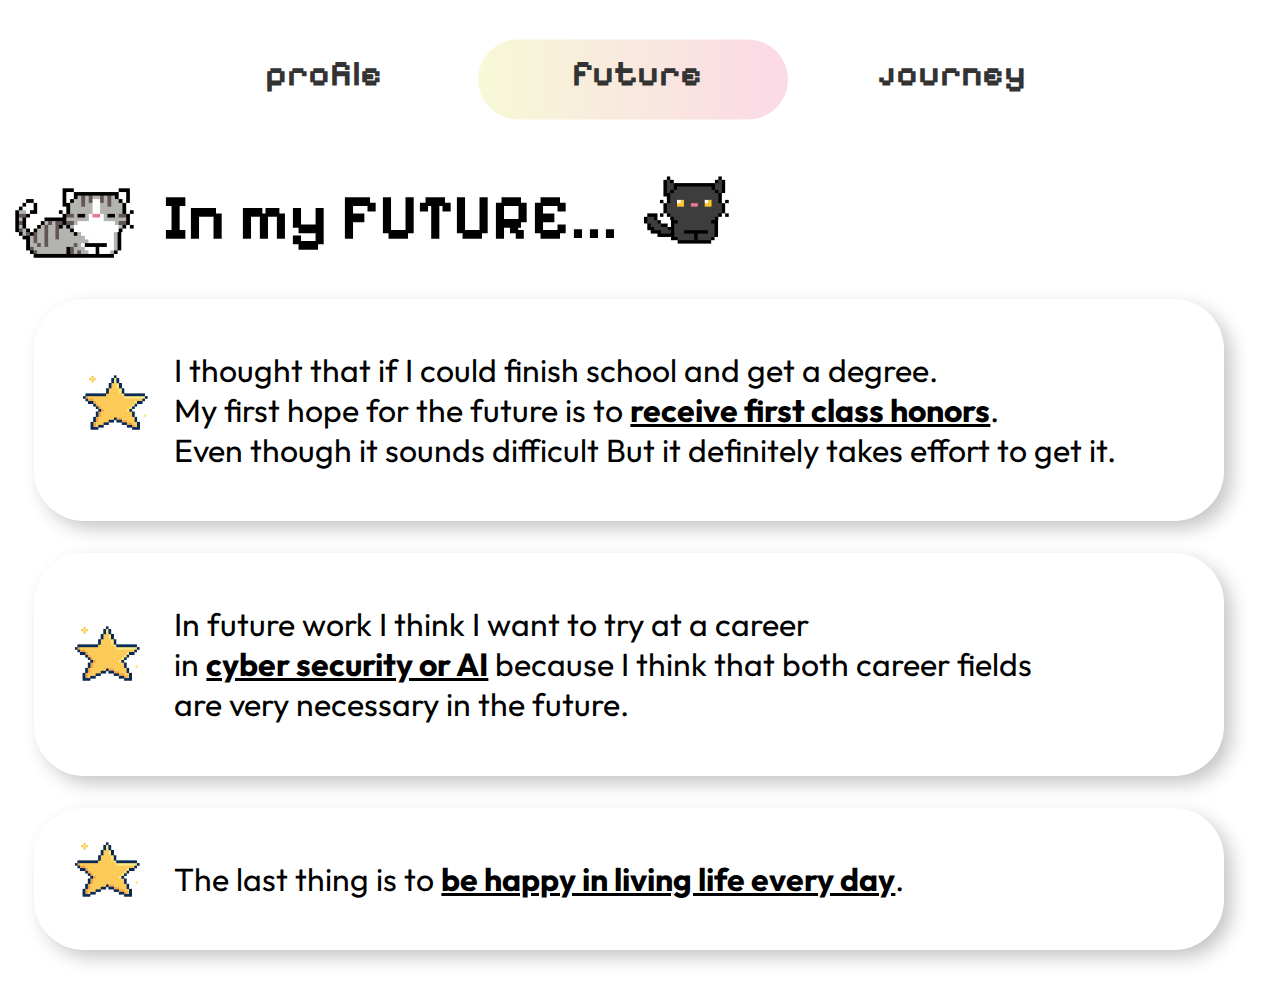
==== myfuture.html @ bd248ea2 "Copy Old files (Assignment02) to this file" ====
<!DOCTYPE html>
<html lang="en">
<head>
    <meta charset="UTF-8">
    <meta name="viewport" content="width=device-width, initial-scale=1.0">
    <link rel="stylesheet" href="myfuture-style.css">
    <title>My Future - 6709681073</title>

    <link rel="preconnect" href="https://fonts.googleapis.com">
    <link rel="preconnect" href="https://fonts.gstatic.com" crossorigin>
    <link href="https://fonts.googleapis.com/css2?family=DotGothic16&family=Pixelify+Sans:wght@400..700&display=swap" rel="stylesheet">
    
    <link rel="preconnect" href="https://fonts.googleapis.com">
    <link rel="preconnect" href="https://fonts.gstatic.com" crossorigin>
    <link href="https://fonts.googleapis.com/css2?family=Outfit:wght@100..900&display=swap" rel="stylesheet">

    <link rel="preconnect" href="https://fonts.googleapis.com">
    <link rel="preconnect" href="https://fonts.gstatic.com" crossorigin>
    <link href="https://fonts.googleapis.com/css2?family=Sacramento&display=swap" rel="stylesheet">
</head>
<body>
    <nav>
        <div class="nav_bar">
            <ul>
                <li class="one"><a href="index.html">profile</a></li>
                <li class="two"><a href="myfuture.html">future</a></li>
                <li class="three"><a href="myjourney.html">journey</a></li>
                <hr />
            </ul>
        </div>
    </nav>
    <div class="myfuture">
        <center>
            <img id="cat1" src="resources/cat1.png">
            <h1>In my FUTURE...</h1>
            <img id="cat2" src="resources/cat2.png">
        </center>
        <img class="star1" src="resources/star.gif">
        <div class="first">
            <p>I thought that if I could finish school and get a degree. 
            <br>My first hope for the future is to <b><u>receive first class honors</u></b>. 
            <br>Even though it sounds difficult But it definitely takes effort to get it.</p>
        </div>
        <img class="star2" src="resources/star.gif">
        <div class="second">
            <p>In future work I think I want to try at a career 
            <br>in <b><u>cyber security or AI</u></b> because I think that both career fields
            <br> are very necessary in the future. 
        </div>
        <img class="star3" src="resources/star.gif">
        <div class="third">
            <p>The last thing is to <b><u>be happy in living life every day</u></b>. 
        </div>
    </div>
</body>
</html>
---- myfuture-style.css ----
body{
    background-image: url(resources/background.gif);
    background-size: cover;
    background-repeat: no-repeat;
    width: 100%;
    height: auto;
    overflow-x: hidden;
}

.nav_bar{
    position: absolute;
    top: 2%;
    left: 60%;
    transform: translate(-50%,-50%);
    width: 100%;
}

ul li{
    align-items: center;
    display: inline;
    text-align: center;
    font-family: "Pixelify Sans", sans-serif; 
    font-size: 4vh;
    font-weight: 800;
}

a{
    display: inline-block;
    width: 25%;
    padding: auto;
    margin: 40px 0;
    text-decoration: none;
    color: #333;
}

hr{
    height: 80px;
    width: 25%;
    margin: -95px 0;
    background: linear-gradient(to right,#edf2ac7b 0%,#f7a4c36b 100%);
    border: none;
    border-radius: 50px;
    transition: .5s ease-in-out;
    margin-left: 25%;
}

.one:hover ~ hr{
    margin-left: 0%;
}
.three:hover ~ hr{
    margin-left: 50%;
}

/*
---------------------------------------------------------
*/

.myfuture{
    padding-top: 10%;
}

.myfuture h1{
    float: left; 
    font-family: "Pixelify Sans", sans-serif; 
    font-size: 5vw;
}

.myfuture p{
    font-family: "Outfit", sans-serif;
    clear: both;
    font-size: 2.5vw;
}

#cat1{
    width: 10%;
    float: left;
    padding-top: 4%;
    padding-right: 2%;
}

#cat2{
    width: 10%;
    float: left;
    padding-top: 3%;
}

/*
------------------------------------------------------
*/

.myfuture .first p{
    background-color: white;
    border-radius: 50px;
    padding: 4% 8%;
    padding-left: 11%;
    margin-left: 2%;
    margin-right: 5%;
    -webkit-box-shadow: 8px 8px 19px -1px rgba(0, 0, 0, 0.112); 
    box-shadow: 8px 8px 19px -1px rgba(0, 0, 0, 0.24);
}

.star1 {
    width: 10%;
    height: auto;
    margin-left: -54%;
    margin-top: 18%;
    position: absolute;
}

.myfuture .second p{
    background-color: white;
    border-radius: 50px;
    padding: 4% 8%;
    padding-left: 11%;
    margin-left: 2%;
    margin-right: 5%;
    -webkit-box-shadow: 8px 8px 19px -1px rgba(0, 0, 0, 0.112); 
    box-shadow: 8px 8px 19px -1px rgba(0, 0, 0, 0.24);
}

.star2 {
    width: 10%;
    height: auto;
    margin-left: 3%;
    margin-top: 5%;
    position: absolute;
}

.myfuture .third p{
    background-color: white;
    border-radius: 50px;
    padding: 4% 8%;
    padding-left: 11%;
    margin-left: 2%;
    margin-right: 5%;
    -webkit-box-shadow: 8px 8px 19px -1px rgba(0, 0, 0, 0.112); 
    box-shadow: 8px 8px 19px -1px rgba(0, 0, 0, 0.24);
}

.star3 {
    width: 10%;
    height: auto;
    margin-left: 3%;
    margin-top: 2%;
    position: absolute;
}
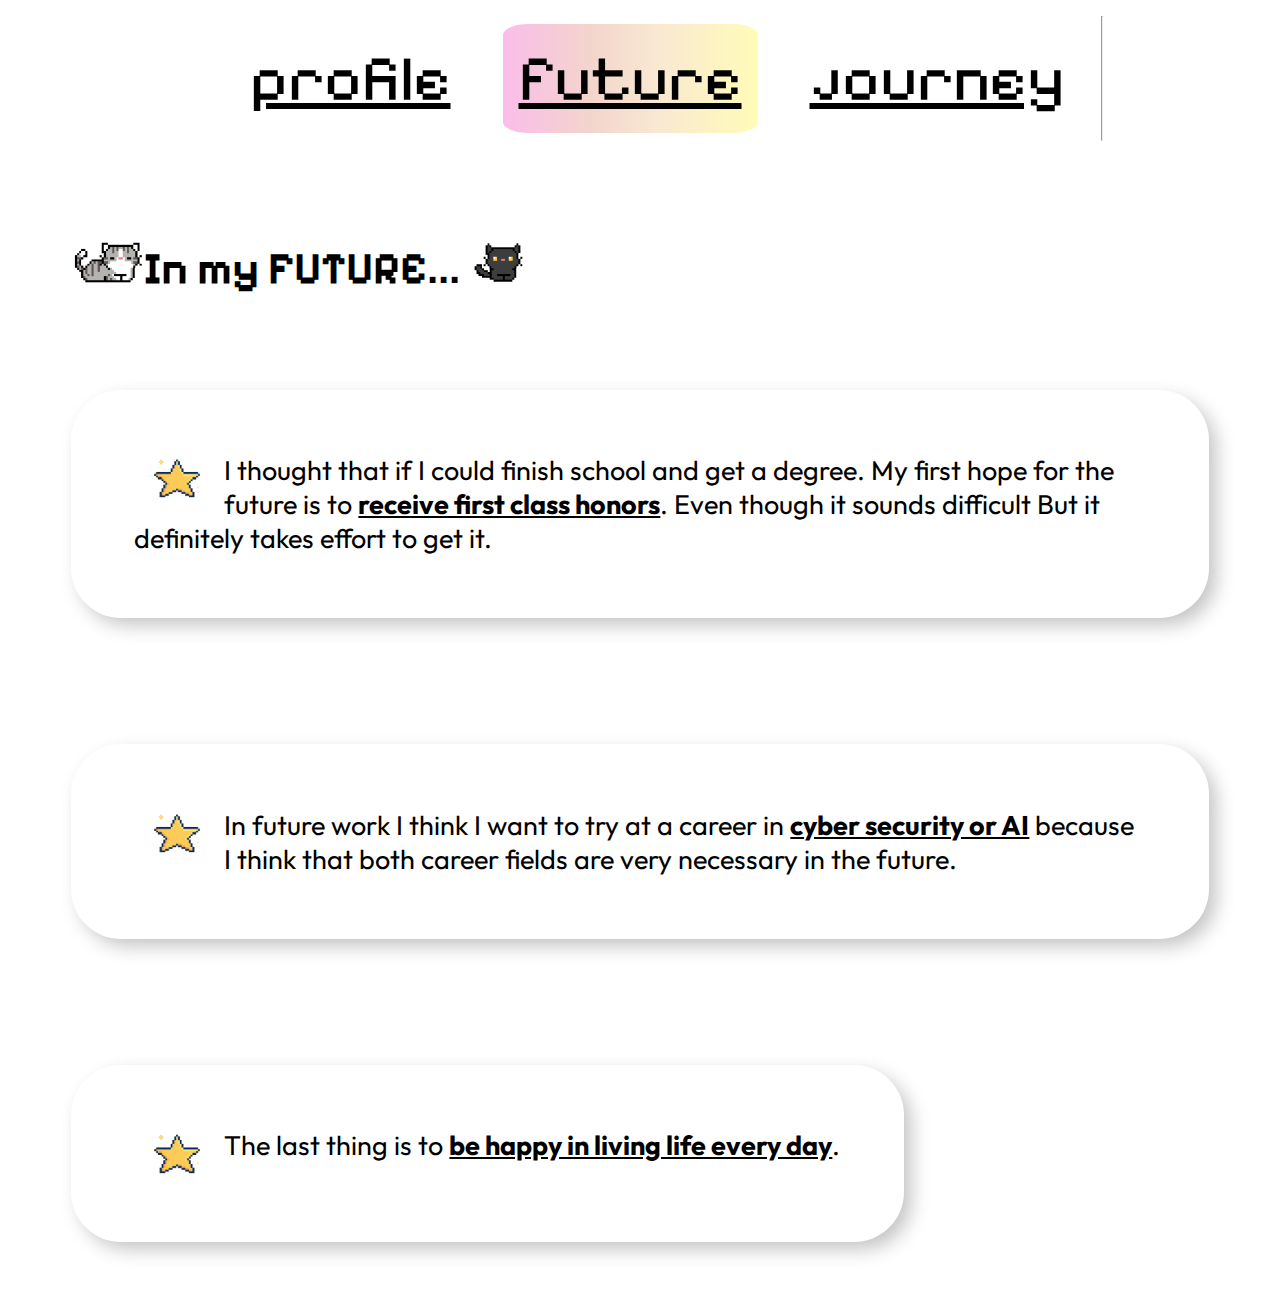
==== commit cc92c06d: "Fix the future page to be responsive with float" ====
--- a/myfuture.html
+++ b/myfuture.html
@@ -31,25 +31,25 @@
     </nav>
     <div class="myfuture">
         <center>
-            <img id="cat1" src="resources/cat1.png">
-            <h1>In my FUTURE...</h1>
-            <img id="cat2" src="resources/cat2.png">
+            
+            <h1><img id="cat1" src="resources/cat1.png">In my FUTURE...<img id="cat2" src="resources/cat2.png"></h1>
+            
         </center>
-        <img class="star1" src="resources/star.gif">
+        
         <div class="first">
-            <p>I thought that if I could finish school and get a degree. 
-            <br>My first hope for the future is to <b><u>receive first class honors</u></b>. 
-            <br>Even though it sounds difficult But it definitely takes effort to get it.</p>
+            <p><img class="star1" src="resources/star.gif">I thought that if I could finish school and get a degree. 
+            My first hope for the future is to <b><u>receive first class honors</u></b>. 
+            Even though it sounds difficult But it definitely takes effort to get it.</p>
         </div>
-        <img class="star2" src="resources/star.gif">
+        
         <div class="second">
-            <p>In future work I think I want to try at a career 
-            <br>in <b><u>cyber security or AI</u></b> because I think that both career fields
-            <br> are very necessary in the future. 
+            <p><img class="star2" src="resources/star.gif">In future work I think I want to try at a career 
+            in <b><u>cyber security or AI</u></b> because I think that both career fields
+            are very necessary in the future. 
         </div>
-        <img class="star3" src="resources/star.gif">
+        
         <div class="third">
-            <p>The last thing is to <b><u>be happy in living life every day</u></b>. 
+            <p><img class="star3" src="resources/star.gif">The last thing is to <b><u>be happy in living life every day</u></b>. 
         </div>
     </div>
 </body>
--- a/myfuture-style.css
+++ b/myfuture-style.css
@@ -2,92 +2,191 @@
     background-image: url(resources/background.gif);
     background-size: cover;
     background-repeat: no-repeat;
-    width: 100%;
-    height: auto;
-    overflow-x: hidden;
+    background-attachment: fixed; 
+    overflow-x: hidden; 
 }
 
 .nav_bar{
-    position: absolute;
-    top: 2%;
-    left: 60%;
-    transform: translate(-50%,-50%);
-    width: 100%;
-}
-
-ul li{
     align-items: center;
-    display: inline;
+}
+
+.nav_bar ul{
+    display: flex;
+    gap: 20px;
+    margin: 0 auto;
+    list-style-type: none;
+    justify-content: center;
+    max-width: 800px;
+}
+
+@media (min-width: 768px) {
+    .heading_myself .nav_bar ul {
+        justify-content: center; 
+        gap: 60px;
+    }
+}
+
+.nav_bar li{
+    flex: none;
+    margin-right: auto;
+}
+
+
+.nav_bar a{
     text-align: center;
-    font-family: "Pixelify Sans", sans-serif; 
-    font-size: 4vh;
-    font-weight: 800;
-}
-
-a{
+    font-size: 5vw;
+    font-family: "Pixelify Sans", sans-serif;    
+    color: black;
     display: inline-block;
-    width: 25%;
-    padding: auto;
-    margin: 40px 0;
-    text-decoration: none;
-    color: #333;
-}
-
-hr{
-    height: 80px;
-    width: 25%;
-    margin: -95px 0;
-    background: linear-gradient(to right,#edf2ac7b 0%,#f7a4c36b 100%);
-    border: none;
-    border-radius: 50px;
-    transition: .5s ease-in-out;
-    margin-left: 25%;
-}
-
-.one:hover ~ hr{
-    margin-left: 0%;
-}
-.three:hover ~ hr{
-    margin-left: 50%;
-}
-
+    vertical-align: middle;
+    -webkit-transform: translateZ(0);
+    transform: translateZ(0);
+    box-shadow: 0 0 1px rgba(0, 0, 0, 0);
+    -webkit-backface-visibility: hidden;
+    backface-visibility: hidden;
+    -moz-osx-font-smoothing: grayscale;
+}
+
+.two{
+    border-radius: 10%;
+    padding: 2%;
+    margin: 2%;
+    background: rgb(238,10,176);
+    background: linear-gradient(90deg, rgba(238,10,176,0.2692307692307693) 0%, rgba(199,54,10,0.20655270655270652) 35%, rgba(221,130,6,0.18233618233618232) 61%, rgba(255,243,0,0.28343837535014005) 100%);
+}
+
+.one , .three{
+    padding: 2%;
+    margin: 2%;
+}
+
+.nav_bar a:hover{
+    -webkit-animation-name: hvr-pulse-shrink;
+  animation-name: hvr-pulse-shrink;
+  -webkit-animation-duration: 0.3s;
+  animation-duration: 0.3s;
+  -webkit-animation-timing-function: linear;
+  animation-timing-function: linear;
+  -webkit-animation-iteration-count: infinite;
+  animation-iteration-count: infinite;
+  -webkit-animation-direction: alternate;
+  animation-direction: alternate;
+}
+
+
+@-webkit-keyframes hvr-pulse-shrink {
+    to {
+      -webkit-transform: scale(0.9);
+      transform: scale(0.9);
+    }
+  }
+  
+  @keyframes hvr-pulse-shrink {
+    to {
+      -webkit-transform: scale(0.9);
+      transform: scale(0.9);
+    }
+  }
+  
 /*
 ---------------------------------------------------------
 */
 
-.myfuture{
-    padding-top: 10%;
-}
-
 .myfuture h1{
+    padding-left: 5%;
+    padding-top: 5%;
     float: left; 
     font-family: "Pixelify Sans", sans-serif; 
-    font-size: 5vw;
-}
-
-.myfuture p{
+    font-size: 5vh;
+}
+
+#cat1{
+    width: 8vh;
+    float: left;
+}
+
+#cat2{
+    width: 8vh;
+    float: right;
+}
+
+
+.first p{
+    float: left;
     font-family: "Outfit", sans-serif;
+    font-size: 3vh;
+    background-color: white;
+    border-radius: 50px;
+    padding:5%;
+    margin: 5%;
+    -webkit-box-shadow: 8px 8px 19px -1px rgba(0, 0, 0, 0.112); 
+    box-shadow: 8px 8px 19px -1px rgba(0, 0, 0, 0.24);
+}
+
+.star1{
     clear: both;
-    font-size: 2.5vw;
-}
-
-#cat1{
-    width: 10%;
-    float: left;
-    padding-top: 4%;
-    padding-right: 2%;
-}
-
-#cat2{
-    width: 10%;
-    float: left;
-    padding-top: 3%;
+    float: left;
+    display: block;
+    position: relative;
+    width: 10vh;
+    height: auto;
+}
+
+.second p{
+    float: left;
+    font-family: "Outfit", sans-serif;
+    font-size: 3vh;
+    background-color: white;
+    border-radius: 50px;
+    padding:5%;
+    margin: 5%;
+    -webkit-box-shadow: 8px 8px 19px -1px rgba(0, 0, 0, 0.112); 
+    box-shadow: 8px 8px 19px -1px rgba(0, 0, 0, 0.24);
+}
+
+.star2{
+    clear: both;
+    float: left;
+    display: block;
+    position: relative;
+    width: 10vh;
+    height: auto;
+}
+
+.third p{
+    float: left;
+    font-family: "Outfit", sans-serif;
+    font-size: 3vh;
+    background-color: white;
+    border-radius: 50px;
+    padding:5%;
+    margin: 5%;
+    -webkit-box-shadow: 8px 8px 19px -1px rgba(0, 0, 0, 0.112); 
+    box-shadow: 8px 8px 19px -1px rgba(0, 0, 0, 0.24);
+}
+
+.star3{
+    clear: both;
+    float: left;
+    display: block;
+    position: relative;
+    width: 10vh;
+    height: auto;
+}
+
+@media (max-width:700px){
+    #cat1 , #cat2{
+        width: 0vh;
+    }
+    .first p ,.second p ,.third p{
+        font-size: 2vh;
+    }
 }
 
 /*
 ------------------------------------------------------
 */
-
+/*
 .myfuture .first p{
     background-color: white;
     border-radius: 50px;
@@ -98,7 +197,10 @@
     -webkit-box-shadow: 8px 8px 19px -1px rgba(0, 0, 0, 0.112); 
     box-shadow: 8px 8px 19px -1px rgba(0, 0, 0, 0.24);
 }
-
+*/
+
+
+/*
 .star1 {
     width: 10%;
     height: auto;
@@ -106,7 +208,8 @@
     margin-top: 18%;
     position: absolute;
 }
-
+*/
+/*
 .myfuture .second p{
     background-color: white;
     border-radius: 50px;
@@ -143,4 +246,5 @@
     margin-left: 3%;
     margin-top: 2%;
     position: absolute;
-}+}
+*/